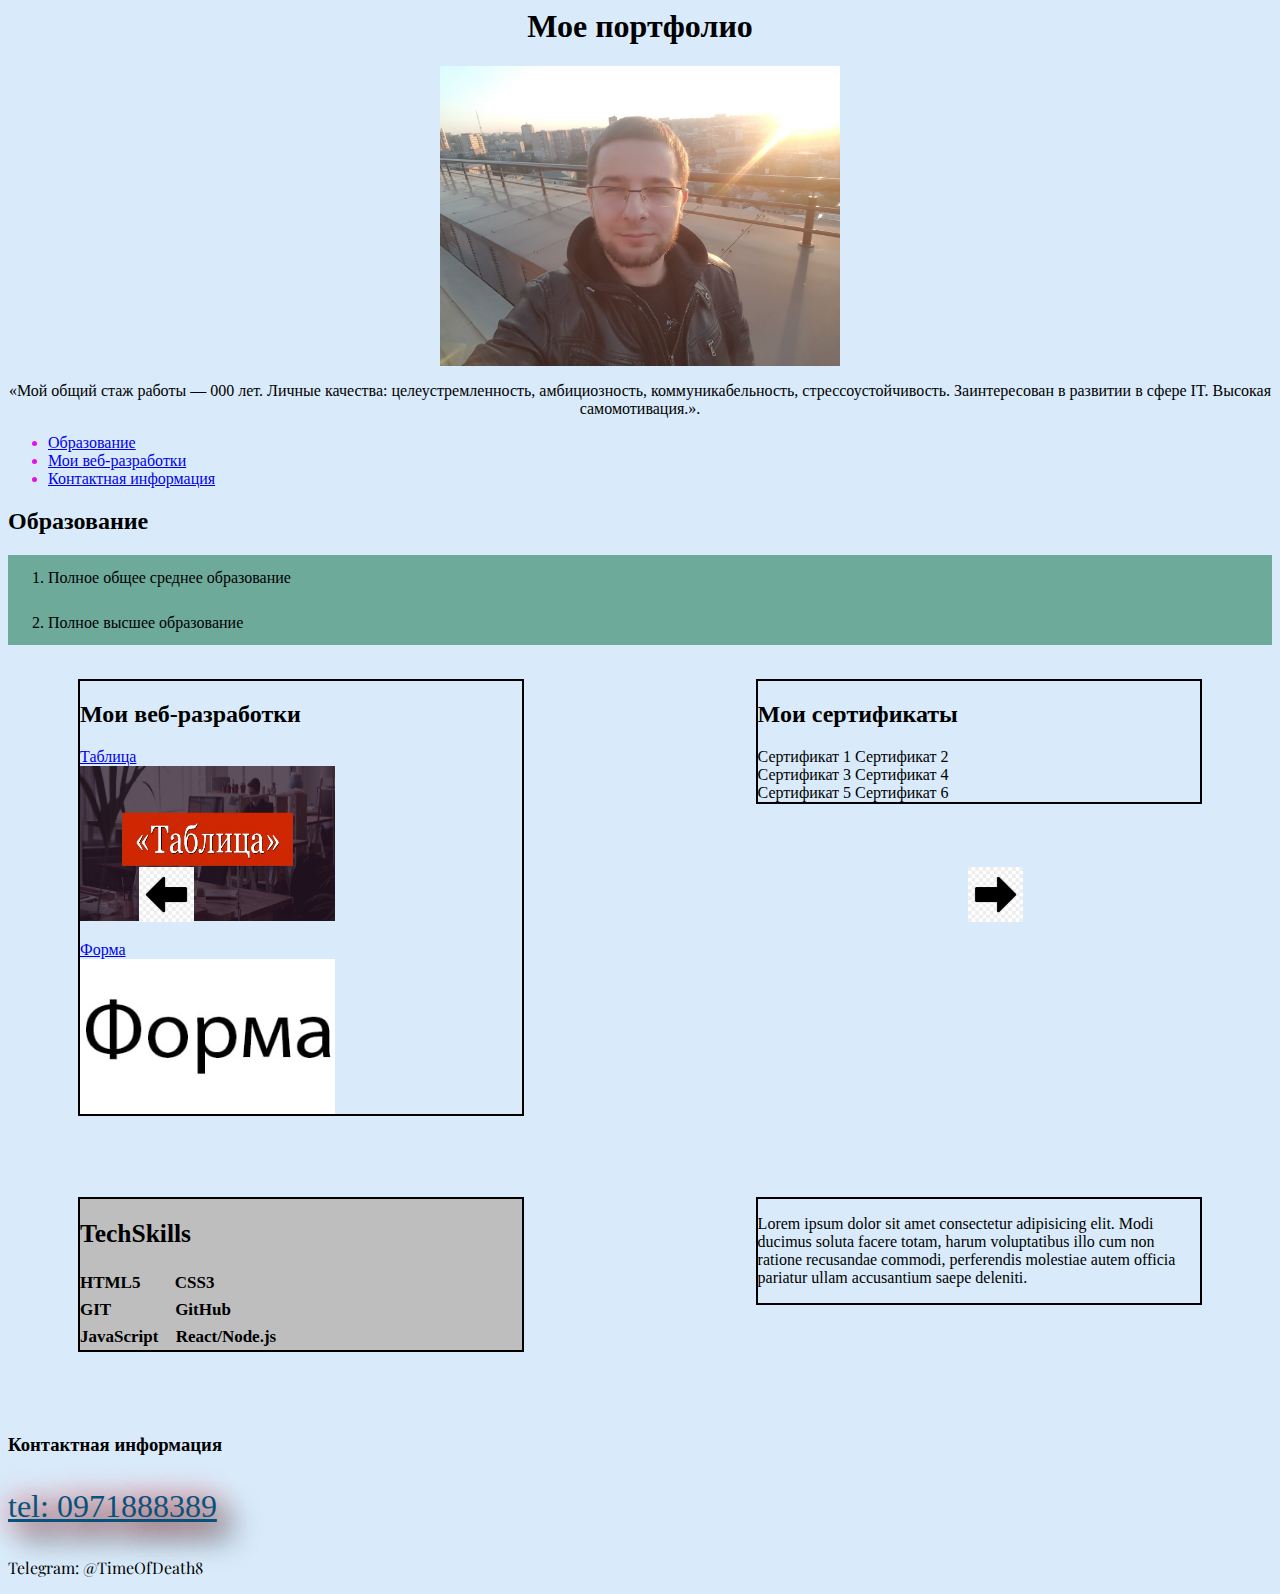
==== index.html @ 91d25e63 "index" ====
<html lang="en">
<head>
    <meta charset="UTF-8">
    <meta http-equiv="X-UA-Compatible" content="IE=edge">
    <meta name="viewport" content="width=device-width, initial-scale=1.0">
    <link href="style.css" rel="stylesheet">
    <title>Портфолио Липкин</title>
</head>

<body class="background">
    <header>
        <div class="photo">
            <h1>Мое портфолио</h1>
            <img width="400px" height="300px" src="./photo.jpg" alt="Моя фотография">
            <p>«Мой общий стаж работы — 000 лет. Личные качества: целеустремленность, 
            амбициозность, коммуникабельность, стрессоустойчивость. Заинтересован в развитии 
            в сфере IT. Высокая самомотивация.».</p>
        </div>
        <ul class="navigation">
            <li><a href="#Obrazovanie">Образование</a></li>
            <li><a href="#Web-razrobotki">Мои веб-разработки</a></li>
            <li><a href="#Contacts">Контактная информация</a></li>
        </ul>
    </header>
    <!-- Образование -->
    <section>
        <h2 id="Obrazovanie">Образование</h2>
        <ol class="study">
            <li>Полное общее среднее образование</li>
            <li>Полное высшее образование</li>
        </ol>
        <br>
    </section>
    <!-- Веб-разработки -->
    <section class="main-conteiner">
        <div class="Web-razrobotki">
            <h2 id="Web-razrobotki">Мои веб-разработки</h2>
                <div class="table">
                    <span><a href="./table.html" target="_blank">Таблица</a></span>
                    <span><a href="./table.html" target="_blank"><img src="./tablica.jpg" width="255px" height="155px" 
                    alt="Таблица"></a></span>
                </div>
                
                <div class="form">
                    <span class="textForm"><a href="./form.html" target="_blank">Форма</a></span>
                    <span><a href="./form.html" target="_blank"><img src="./Form.jpg" width="255px" height="155px" 
                    alt="Сайт форма"></a></span>
                </div>
        </div>
        <br>
        <div class="sertificates">
            <h2 id="sertificates">Мои сертификаты</h2>
                <div> 
                    <div>
                        <span>Сертификат 1</span>
                        <span>Сертификат 2</span>
                    </div>
                    <div>
                        <span>Сертификат 3</span>
                        <span>Сертификат 4</span>
                    </div>
                    <div>
                        <span>Сертификат 5</span>
                        <span>Сертификат 6</span>
                    </div>
                </div>
        </div>
        <img width="55px" height="55px" src="/left-arrow.jpg" class="leftarrow">
        <img width="55px" height="55px" src="/right-arrow.jpg" class="rightarrow">
    </section>
    <br>
    <section class="main-conteiner1">
        <div class="techSkills">
            <h2>TechSkills</h2> 
            <div class="techSkillsText"> 
                <div>
                    <span>HTML5</span>
                    <span class="tech1">CSS3</span>
                </div>
                <div>
                    <span>GIT</span>
                    <span class="tech2">GitHub</span>
                </div>
                <div>
                    <span>JavaScript</span>
                    <span class="tech3">React/Node.js</span>
                </div>
            </div>
        </div>
        <br>
        <div class="textAbout">
            <p>Lorem ipsum dolor sit amet consectetur adipisicing elit. 
            Modi ducimus soluta facere totam, harum voluptatibus illo cum
            non ratione recusandae commodi, perferendis molestiae autem officia
            pariatur ullam accusantium saepe deleniti.</p>
        </div>
    </section>
    <br>
    <!-- Связь -->
    <footer class="contacts">
        <h3 id="Contacts">Контактная информация</h3>
        <p class="phone">tel: 0971888389</p>
        <p class="telega">Telegram: @TimeOfDeath8</p>
    </footer>
</body>
</html>
---- style.css ----
@import url('https://fonts.googleapis.com/css2?family=Playfair+Display:ital@1&display=swap');

@font-face {
    font-family: myFirstFont;
    src: url("https://fonts.googleapis.com/css2?family=Gideon+Roman&display=swap");
    font-weight: bold;
}
/* цвет сайта */
.background {
    background-color: rgb(217, 235, 250);
}
/* мое фото */
.photo {
    text-align: center;
}
.navigation {
    color: rgb(232, 13, 240);
}
.main-conteiner {
    height: 500px;
}
/* образование */
.study {
    font-family: 'Gideon Roman', cursive;
    line-height: 45px;
    background-color: rgba(32, 121, 84, 0.575);
}
.Web-razrobotki {
    float: left;
    display: block;
    width: 35%;
    border: 2px solid black;
    margin-left: 70px;
}
.table {
    width: 255px;
    margin-bottom: 20px ;
}
.form {
    width: 255px;
} 
.sertificates {
    float: right;
    display: block;
    width: 35%;
    margin: -18px;
    margin-right: 70px;
    border: 2px solid black;
}
.leftarrow {
    position: relative;
    right: 385px;
    top: 170px;
}
.rightarrow {
    position: relative;
    left: 385px;
    top: 170px;
}
.main-conteiner1 {
    height: 200px;
}
/* навыки */
.techSkills {
    font-weight: bold;
    font-size: 17px;
    line-height: 27px;
    color: rgb(0, 0, 0);
    background-color: rgb(190, 190, 190);
    float: left;
    display: block;
    width: 35%;
    border: 2px solid black;
    margin-left: 70px;
}
.tech1 {
    padding-left: 30px;
}
.tech2 {
    padding-left: 60px;
}
.tech3 {
    padding-left: 13px;
}
.textAbout {
    float: right;
    display: block;
    width: 35%;
    margin: -18px;
    margin-right: 70px;
    border: 2px solid black;
}





/* телефон */
.phone {
text-shadow: 15px 15px 30px rgb(0, 0, 0), 0 0 1em red;
color: rgb(8, 83, 126); 
font-size: 2em; 
text-decoration: underline;
}
/* телеграм */
.telega {
    font-family: 'Playfair Display', serif;
}
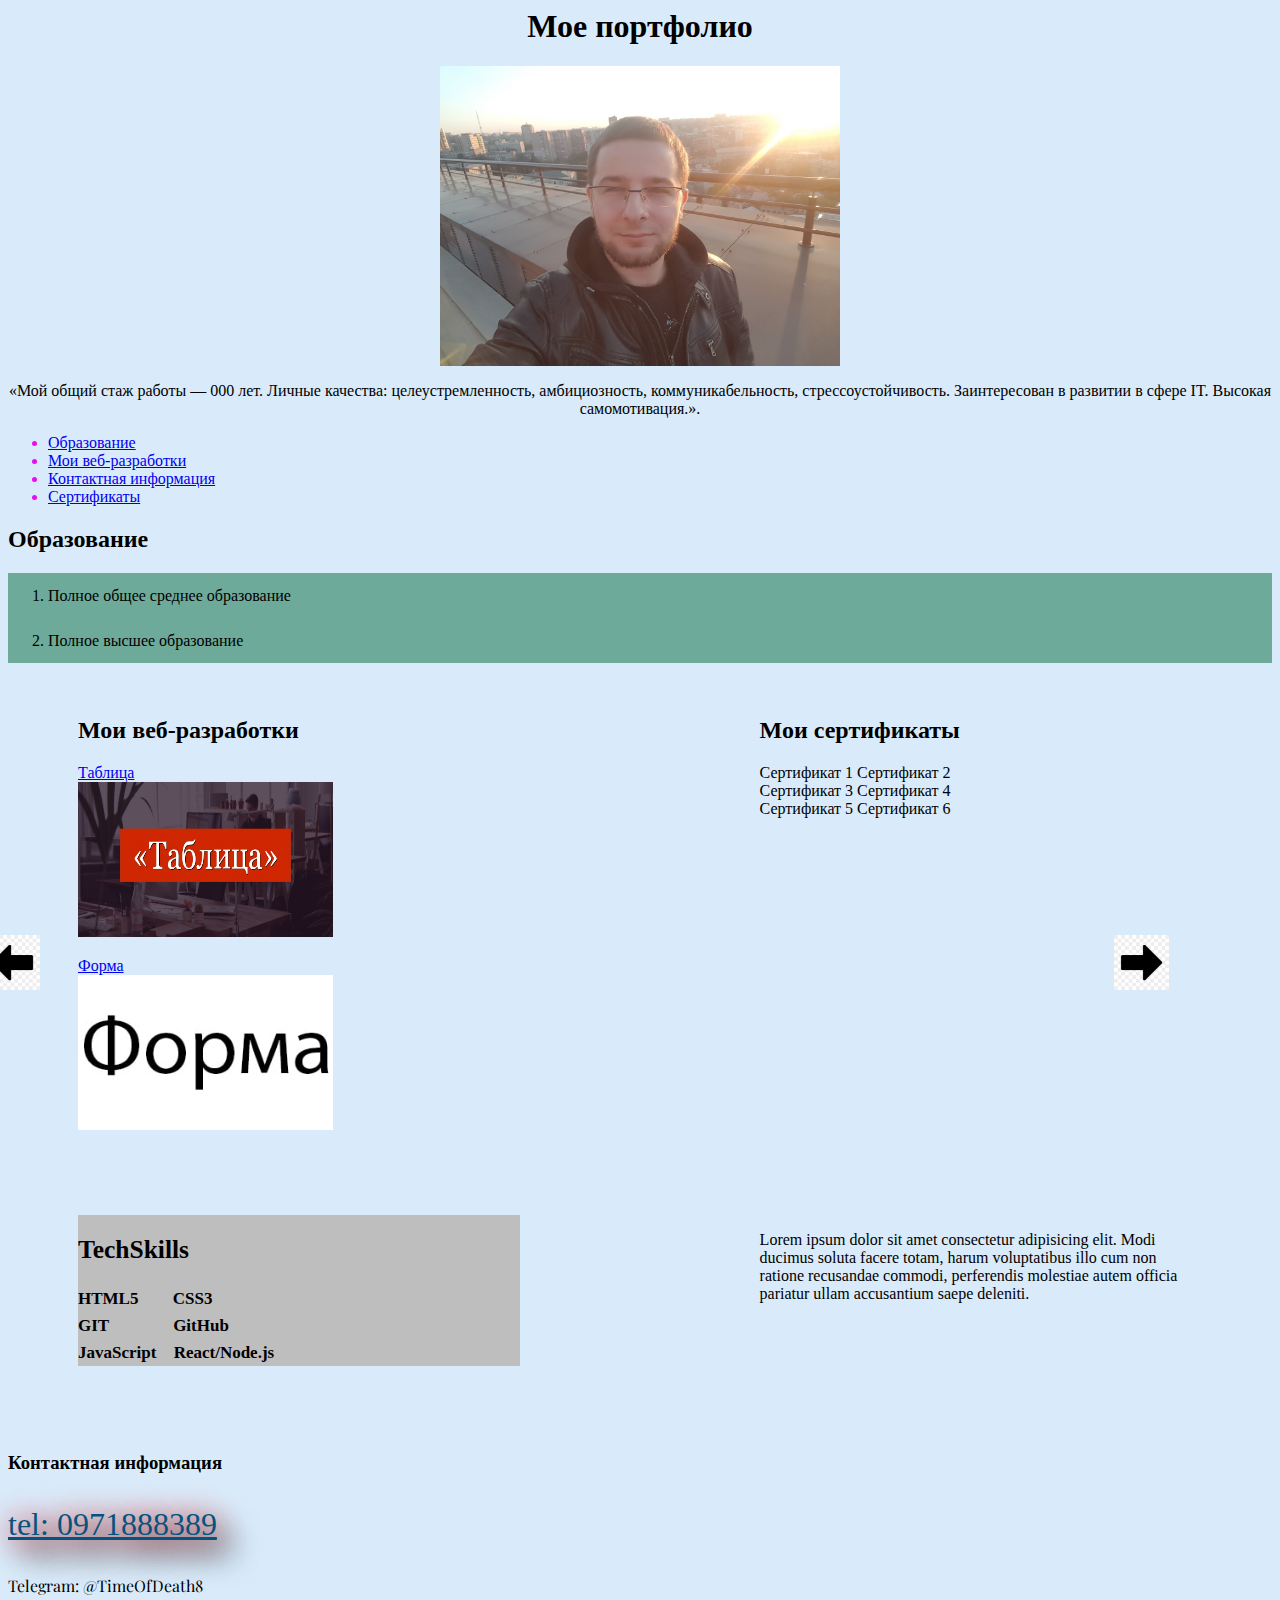
==== commit c7741eca: "#sertificat" ====
--- a/index.html
+++ b/index.html
@@ -20,6 +20,7 @@
             <li><a href="#Obrazovanie">Образование</a></li>
             <li><a href="#Web-razrobotki">Мои веб-разработки</a></li>
             <li><a href="#Contacts">Контактная информация</a></li>
+            <li><a href="#sertificates">Сертификаты</a></li>
         </ul>
     </header>
     <!-- Образование -->
--- a/style.css
+++ b/style.css
@@ -29,7 +29,6 @@
     float: left;
     display: block;
     width: 35%;
-    border: 2px solid black;
     margin-left: 70px;
 }
 .table {
@@ -45,17 +44,16 @@
     width: 35%;
     margin: -18px;
     margin-right: 70px;
-    border: 2px solid black;
 }
 .leftarrow {
     position: relative;
-    right: 385px;
-    top: 170px;
+    right: 535px;
+    top: 220px;
 }
 .rightarrow {
     position: relative;
-    left: 385px;
-    top: 170px;
+    left: 535px;
+    top: 220px;
 }
 .main-conteiner1 {
     height: 200px;
@@ -70,7 +68,6 @@
     float: left;
     display: block;
     width: 35%;
-    border: 2px solid black;
     margin-left: 70px;
 }
 .tech1 {
@@ -88,13 +85,7 @@
     width: 35%;
     margin: -18px;
     margin-right: 70px;
-    border: 2px solid black;
 }
-
-
-
-
-
 /* телефон */
 .phone {
 text-shadow: 15px 15px 30px rgb(0, 0, 0), 0 0 1em red;
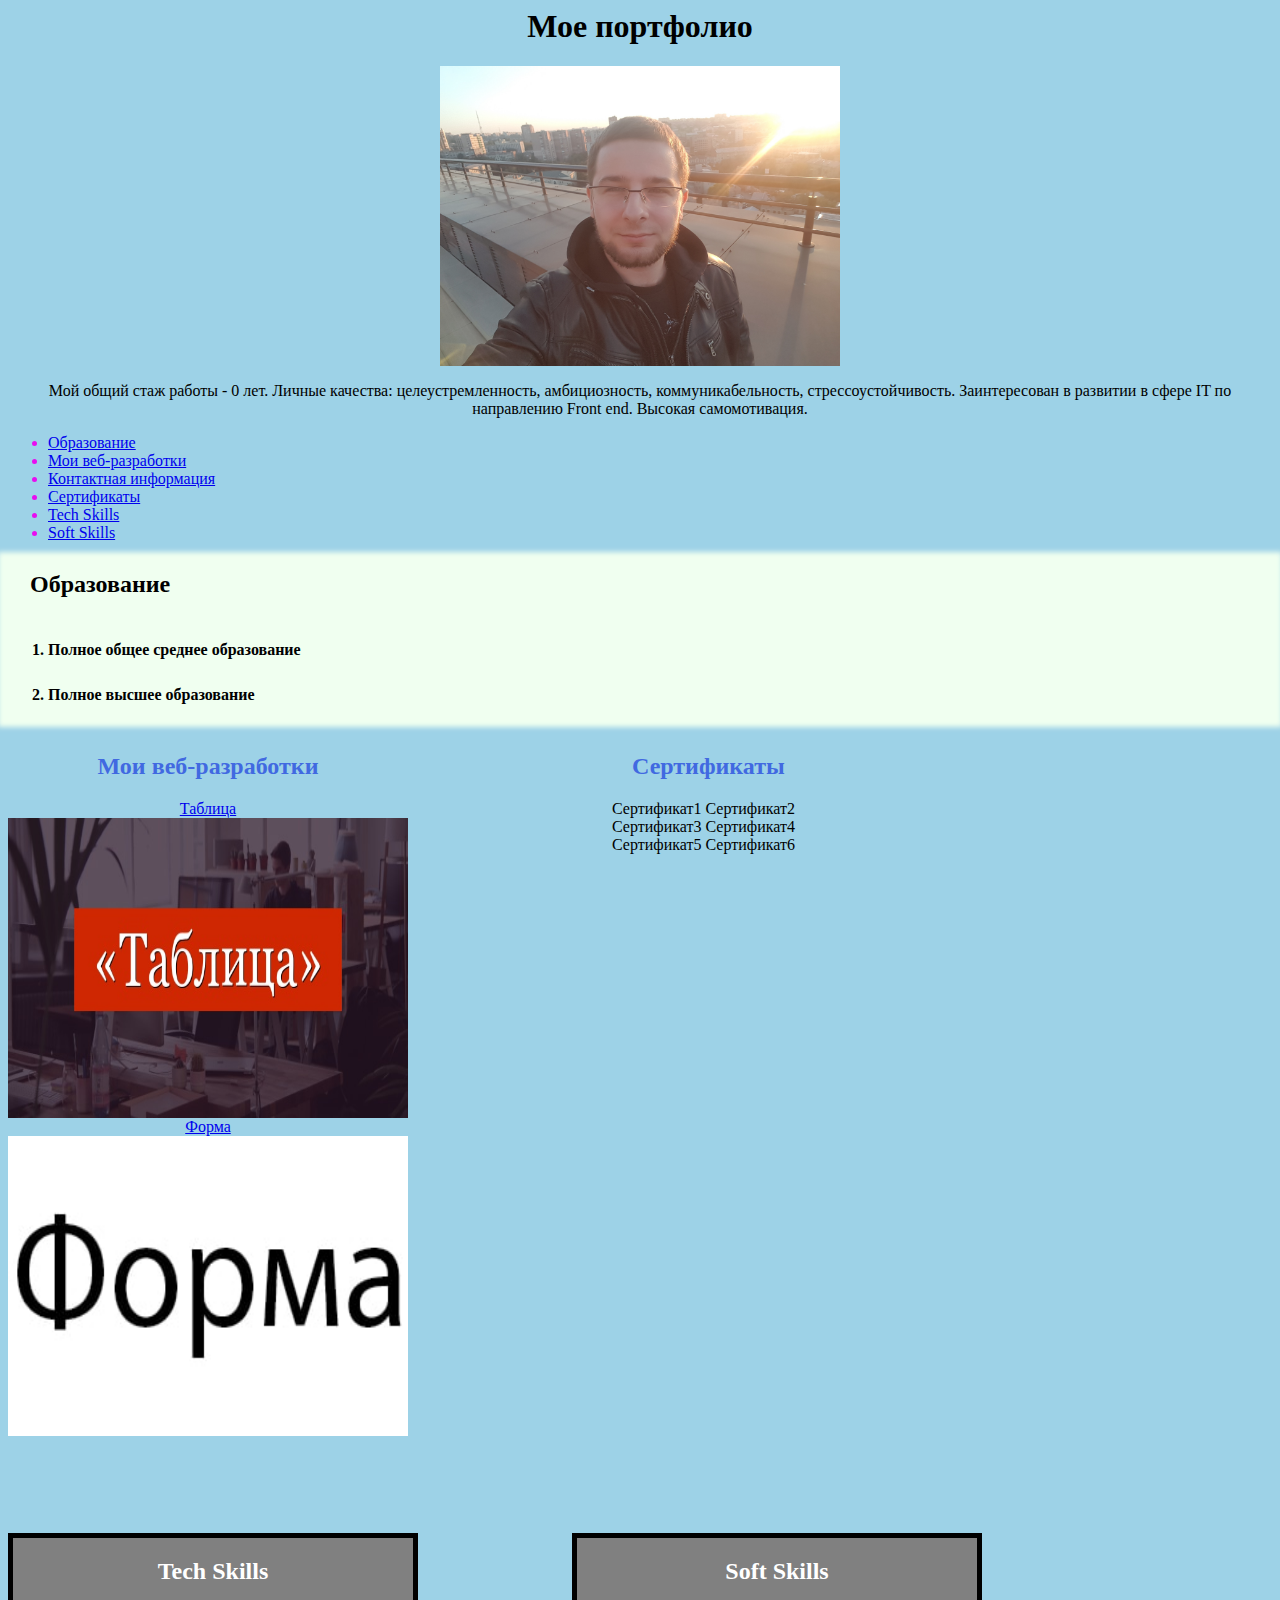
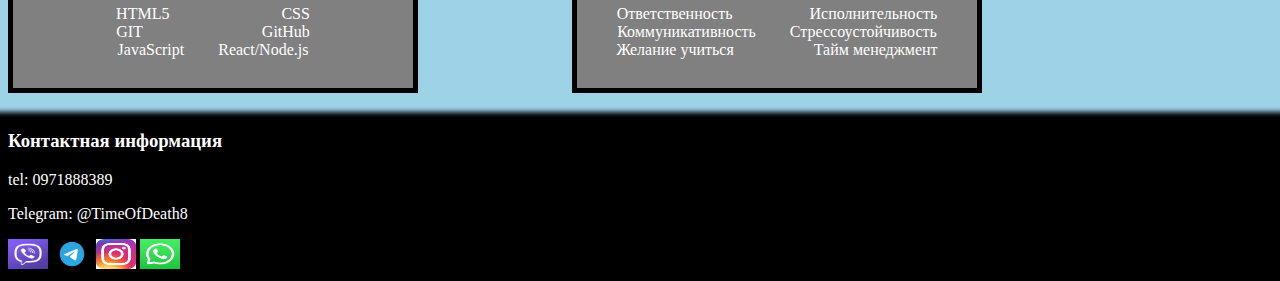
==== commit 84f58ad4: "newHW4" ====
--- a/index.html
+++ b/index.html
@@ -3,105 +3,118 @@
     <meta charset="UTF-8">
     <meta http-equiv="X-UA-Compatible" content="IE=edge">
     <meta name="viewport" content="width=device-width, initial-scale=1.0">
-    <link href="style.css" rel="stylesheet">
+    <link rel="stylesheet" href="style.css">
     <title>Портфолио Липкин</title>
 </head>
 
-<body class="background">
+<body class="body">
     <header>
-        <div class="photo">
+        <div class="profile">
             <h1>Мое портфолио</h1>
-            <img width="400px" height="300px" src="./photo.jpg" alt="Моя фотография">
-            <p>«Мой общий стаж работы — 000 лет. Личные качества: целеустремленность, 
-            амбициозность, коммуникабельность, стрессоустойчивость. Заинтересован в развитии 
-            в сфере IT. Высокая самомотивация.».</p>
+            <img width="400px" height="300px" src="photo.jpg" alt="Моя фотография">
+            <p>Мой общий стаж работы - 0 лет. Личные качества: целеустремленность, амбициозность, коммуникабельность, стрессоустойчивость. Заинтересован в развитии в сфере IT по направлению Front end. Высокая самомотивация.</p>
         </div>
         <ul class="navigation">
-            <li><a href="#Obrazovanie">Образование</a></li>
-            <li><a href="#Web-razrobotki">Мои веб-разработки</a></li>
-            <li><a href="#Contacts">Контактная информация</a></li>
+            <li><a href="#obrazovanie">Образование</a></li>
+            <li><a href="#web-razrobotki">Мои веб-разработки</a></li>
+            <li><a href="#contacts">Контактная информация</a></li>
             <li><a href="#sertificates">Сертификаты</a></li>
+            <li><a href="#techskills">Tech Skills</a></li>
+            <li><a href="#softskills">Soft Skills</a></li>
         </ul>
     </header>
     <!-- Образование -->
-    <section>
-        <h2 id="Obrazovanie">Образование</h2>
-        <ol class="study">
+    <section class="education">
+        <h2 id="obrazovanie">Образование</h2>
+        <ol>
             <li>Полное общее среднее образование</li>
             <li>Полное высшее образование</li>
         </ol>
-        <br>
     </section>
     <!-- Веб-разработки -->
-    <section class="main-conteiner">
-        <div class="Web-razrobotki">
-            <h2 id="Web-razrobotki">Мои веб-разработки</h2>
-                <div class="table">
-                    <span><a href="./table.html" target="_blank">Таблица</a></span>
-                    <span><a href="./table.html" target="_blank"><img src="./tablica.jpg" width="255px" height="155px" 
-                    alt="Таблица"></a></span>
-                </div>
-                
-                <div class="form">
-                    <span class="textForm"><a href="./form.html" target="_blank">Форма</a></span>
-                    <span><a href="./form.html" target="_blank"><img src="./Form.jpg" width="255px" height="155px" 
-                    alt="Сайт форма"></a></span>
-                </div>
+    <section>
+        <div class="web-razrobotki">
+            <h2 id="web-razrobotki">Мои веб-разработки</h2> 
+            <div class="table">
+                <span><a href="../Hillel/table.html" target="_blank">Таблица</a></span>
+                <span><a href="../Hillel/table.html" target="_blank"><img width="400px" height="300px" src="tablica.jpg" alt="Таблица"></a></span>
+            </div>
+            <div class="form">
+                <span><a href="../Hillel/form.html" target="_blank">Форма</a></span>  
+                <span><a href="../Hillel/form.html" target="_blank"><img width="400px" height="300px" src="Form.jpg" alt="Сайт форма"></a></span>
+            </div>
         </div>
-        <br>
+        <!-- сертификаты -->
         <div class="sertificates">
-            <h2 id="sertificates">Мои сертификаты</h2>
-                <div> 
-                    <div>
-                        <span>Сертификат 1</span>
-                        <span>Сертификат 2</span>
-                    </div>
-                    <div>
-                        <span>Сертификат 3</span>
-                        <span>Сертификат 4</span>
-                    </div>
-                    <div>
-                        <span>Сертификат 5</span>
-                        <span>Сертификат 6</span>
-                    </div>
-                </div>
-        </div>
-        <img width="55px" height="55px" src="/left-arrow.jpg" class="leftarrow">
-        <img width="55px" height="55px" src="/right-arrow.jpg" class="rightarrow">
-    </section>
-    <br>
-    <section class="main-conteiner1">
-        <div class="techSkills">
-            <h2>TechSkills</h2> 
-            <div class="techSkillsText"> 
+            <h2 id="sertificates">Сертификаты</h2>
+            <div>
                 <div>
-                    <span>HTML5</span>
-                    <span class="tech1">CSS3</span>
+                    <span>Сертификат1</span>
+                    <span>Сертификат2</span>
                 </div>
                 <div>
-                    <span>GIT</span>
-                    <span class="tech2">GitHub</span>
+                    <span>Сертификат3</span>
+                    <span>Сертификат4</span>
                 </div>
                 <div>
-                    <span>JavaScript</span>
-                    <span class="tech3">React/Node.js</span>
+                    <span>Сертификат5</span>
+                    <span>Сертификат6</span>
                 </div>
             </div>
         </div>
-        <br>
-        <div class="textAbout">
-            <p>Lorem ipsum dolor sit amet consectetur adipisicing elit. 
-            Modi ducimus soluta facere totam, harum voluptatibus illo cum
-            non ratione recusandae commodi, perferendis molestiae autem officia
-            pariatur ullam accusantium saepe deleniti.</p>
+    </section>
+
+    <section>
+    <!-- tech skills -->
+    <div class="techskills">
+        <h2 id="techskills">Tech Skills</h2> 
+        <div>
+            <div>
+                <span class="tech1">HTML5</span>
+                <span class="tech2">CSS</span>
+            </div>
+            <div>
+                <span class="tech3">GIT</span>
+                <span class="tech4">GitHub</span>
+            </div>
+            <div>
+                <span class="tech5">JavaScript</span>
+                <span class="tech6">React/Node.js</span>
+            </div>
         </div>
-    </section>
-    <br>
+    </div>
+    <!-- soft skills -->
+    <div class="softskills">
+        <h2 id="softskills">Soft Skills</h2>
+        <div>
+            <div>
+                <span class="soft1">Ответственность</span>
+                <span class="soft2">Исполнительность</span>
+            </div>
+            <div>
+                <span class="soft3">Коммуникативность</span>
+                <span class="soft4">Стрессоустойчивость</span>
+            </div>
+            <div>
+                <span class="soft5">Желание учиться</span>
+                <span class="soft6">Тайм менеджмент</span>
+            </div>
+        </div>
+    </div>
+</section>
+<br>
     <!-- Связь -->
-    <footer class="contacts">
-        <h3 id="Contacts">Контактная информация</h3>
-        <p class="phone">tel: 0971888389</p>
-        <p class="telega">Telegram: @TimeOfDeath8</p>
+<section class="contacts">
+    <footer>
+        <h3 id="contacts">Контактная информация</h3>
+        <p>tel: 0971888389</p>
+        <p>Telegram: @TimeOfDeath8</p>
+        <img width="40px" height="30px" src="./viber.webp" alt="viber">
+        <img width="40px" height="30px" src="./telegraam.svg" alt="viber">
+        <img width="40px" height="30px" src="./insta.png" alt="viber">
+        <img width="40px" height="30px" src="./whatsup.png" alt="viber">
+        
     </footer>
+</section>   
 </body>
 </html>--- a/style.css
+++ b/style.css
@@ -1,99 +1,98 @@
 @import url('https://fonts.googleapis.com/css2?family=Playfair+Display:ital@1&display=swap');
 
-@font-face {
-    font-family: myFirstFont;
-    src: url("https://fonts.googleapis.com/css2?family=Gideon+Roman&display=swap");
-    font-weight: bold;
+.body {
+    background-color: rgb(157, 210, 231);
 }
-/* цвет сайта */
-.background {
-    background-color: rgb(217, 235, 250);
-}
-/* мое фото */
-.photo {
+.profile {
     text-align: center;
 }
 .navigation {
     color: rgb(232, 13, 240);
 }
-.main-conteiner {
-    height: 500px;
+#obrazovanie {
+    margin-left: 22px;
 }
-/* образование */
-.study {
-    font-family: 'Gideon Roman', cursive;
+.education {
+    font-family: myFirstFont;
+    src: url("https://fonts.googleapis.com/css2?family=Gideon+Roman&display=swap");       font-weight: bold;
     line-height: 45px;
-    background-color: rgba(32, 121, 84, 0.575);
+    background-color: honeydew;
+    box-shadow: 0px 0px 5px 10px honeydew;
 }
-.Web-razrobotki {
-    float: left;
-    display: block;
-    width: 35%;
-    margin-left: 70px;
+#web-razrobotki {
+    color: royalblue;
 }
-.table {
-    width: 255px;
-    margin-bottom: 20px ;
+.web-razrobotki {
+    display: inline-block;
+    vertical-align: top;
+    height: 800px;
+    width: 400px;
+    text-align: center;
 }
-.form {
-    width: 255px;
-} 
+#sertificates {
+    padding-left: 20px;
+    color: royalblue;
+}
 .sertificates {
-    float: right;
-    display: block;
-    width: 35%;
-    margin: -18px;
-    margin-right: 70px;
+    display: inline-block;
+    vertical-align: top;
+    height: 200px;
+    width: 200px;
+    margin-left: 200px;
 }
-.leftarrow {
-    position: relative;
-    right: 535px;
-    top: 220px;
-}
-.rightarrow {
-    position: relative;
-    left: 535px;
-    top: 220px;
-}
-.main-conteiner1 {
-    height: 200px;
-}
-/* навыки */
-.techSkills {
-    font-weight: bold;
-    font-size: 17px;
-    line-height: 27px;
-    color: rgb(0, 0, 0);
-    background-color: rgb(190, 190, 190);
-    float: left;
-    display: block;
-    width: 35%;
-    margin-left: 70px;
+.techskills {
+    display: inline-block;
+    vertical-align: top;
+    height: 150px;
+    width: 400px;
+    border: 5px solid black;
+    background-color: grey;
+    color: white;
+    text-align: center;
 }
 .tech1 {
+    padding-right: 83px;
+}
+.tech2 {
+    padding-left: 25px;
+}
+.tech3 {
+    padding-right: 45px;
+}
+.tech4 {
+    padding-left: 70px;
+}
+.tech6 {
     padding-left: 30px;
 }
-.tech2 {
-    padding-left: 60px;
+.softskills {
+    display: inline-block;
+    vertical-align: top;
+    height: 150px;
+    width: 400px;
+    border: 5px solid black;
+    margin-left: 150px;
+    background-color: grey;
+    color: white;
+    text-align: center;
 }
-.tech3 {
-    padding-left: 13px;
+.soft1 {
+    padding-right: 20px;
 }
-.textAbout {
-    float: right;
-    display: block;
-    width: 35%;
-    margin: -18px;
-    margin-right: 70px;
+.soft2 {
+padding-left: 53px;
 }
-/* телефон */
-.phone {
-text-shadow: 15px 15px 30px rgb(0, 0, 0), 0 0 1em red;
-color: rgb(8, 83, 126); 
-font-size: 2em; 
-text-decoration: underline;
+.soft4 {
+padding-left: 30px;
 }
-/* телеграм */
-.telega {
-    font-family: 'Playfair Display', serif;
+.soft5 {
+    padding-right: 25px;
+}
+.soft6 {
+padding-left: 51px;
+}
+.contacts {
+    background-color: rgb(0, 0, 0);
+    color: rgb(255, 255, 255);
+    box-shadow: 0px 0px 5px 18px black;
 }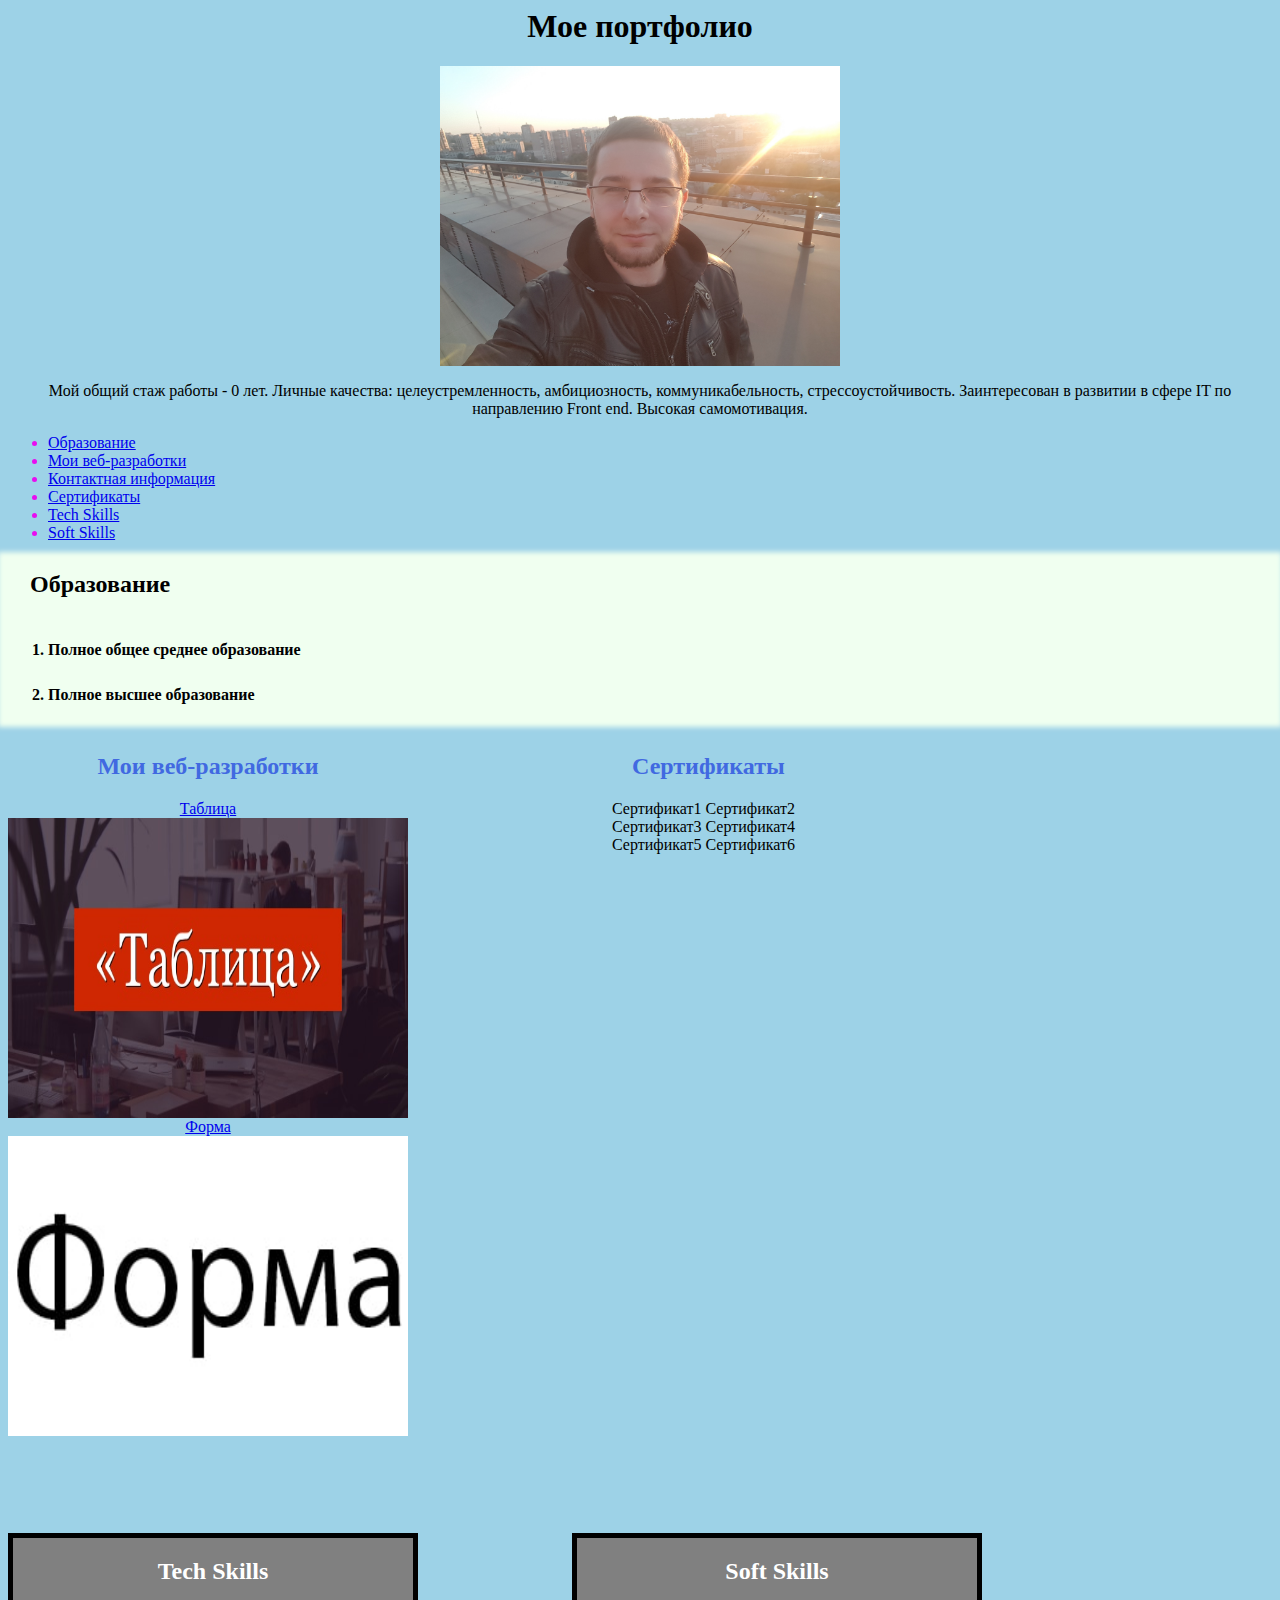
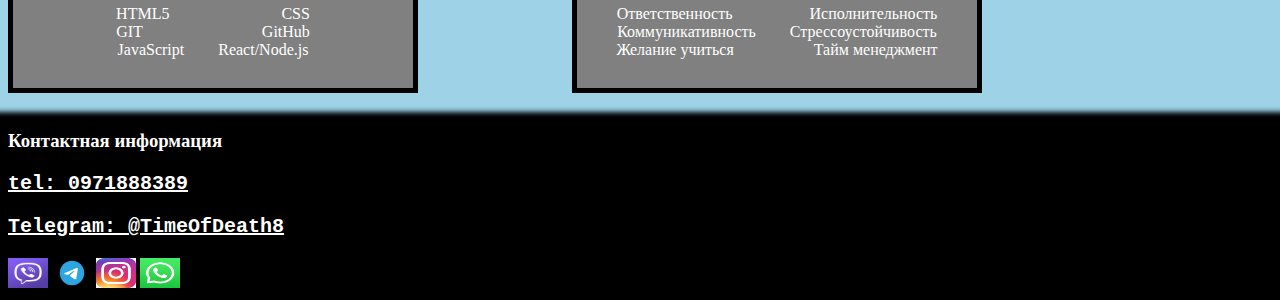
==== commit 37e6bf6e: "Add files via upload" ====
--- a/index.html
+++ b/index.html
@@ -107,8 +107,8 @@
 <section class="contacts">
     <footer>
         <h3 id="contacts">Контактная информация</h3>
-        <p>tel: 0971888389</p>
-        <p>Telegram: @TimeOfDeath8</p>
+        <p class="contact-text">tel: 0971888389</p>
+        <p class="contact-text">Telegram: @TimeOfDeath8</p>
         <img width="40px" height="30px" src="./viber.webp" alt="viber">
         <img width="40px" height="30px" src="./telegraam.svg" alt="viber">
         <img width="40px" height="30px" src="./insta.png" alt="viber">
--- a/style.css
+++ b/style.css
@@ -80,19 +80,25 @@
     padding-right: 20px;
 }
 .soft2 {
-padding-left: 53px;
+    padding-left: 53px;
 }
 .soft4 {
-padding-left: 30px;
+    padding-left: 30px;
 }
 .soft5 {
     padding-right: 25px;
 }
 .soft6 {
-padding-left: 51px;
+    padding-left: 51px;
 }
 .contacts {
     background-color: rgb(0, 0, 0);
     color: rgb(255, 255, 255);
     box-shadow: 0px 0px 5px 18px black;
+}
+.contact-text {
+    font-family: 'Courier New', Courier, monospace;
+    font-weight: bold;
+    font-size: 20px;
+    text-decoration: underline;
 }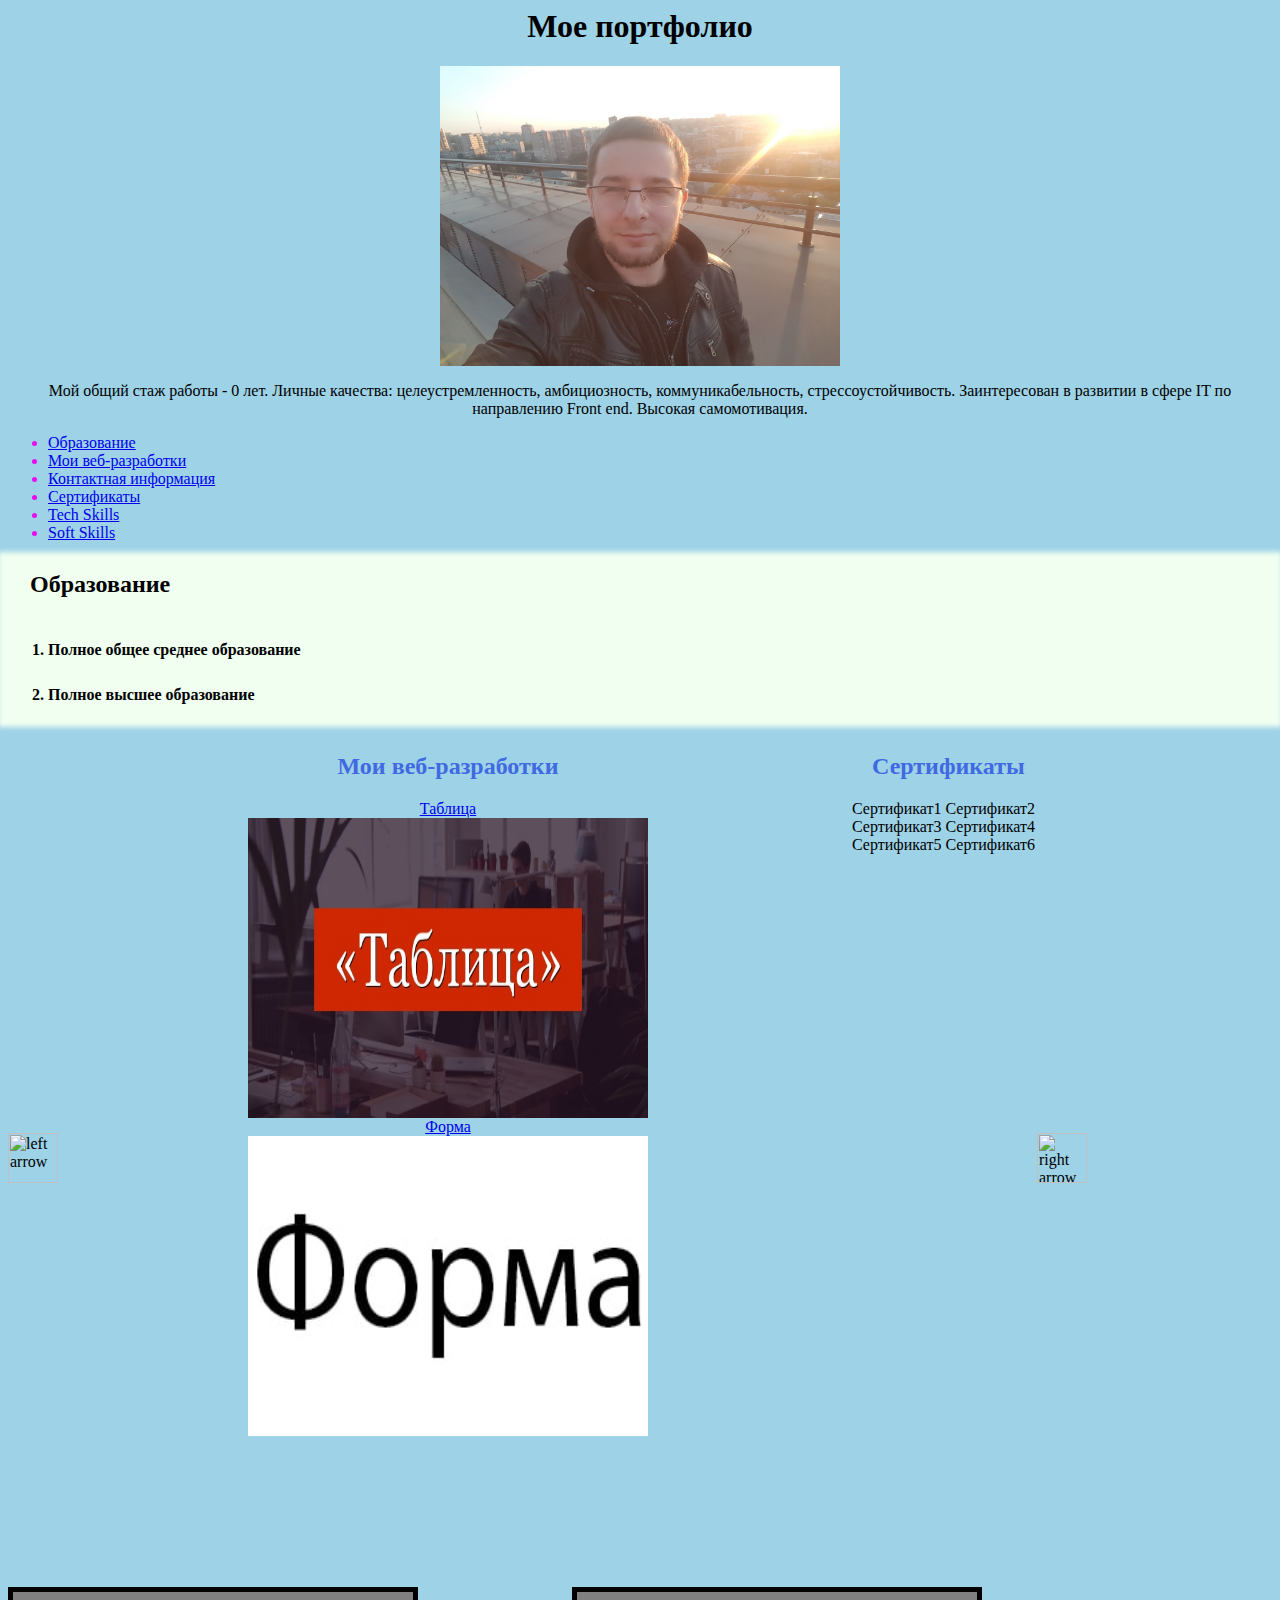
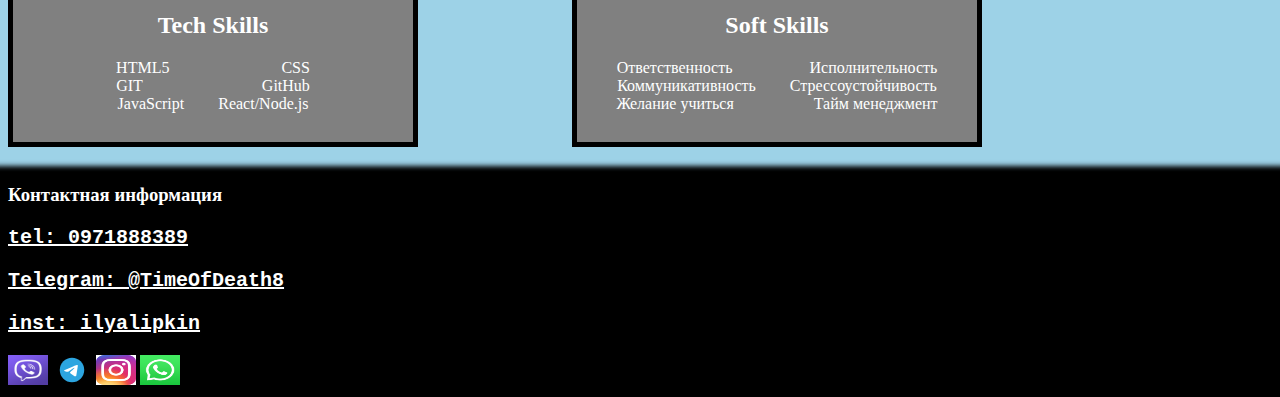
==== commit b2e8c458: "Add files via upload" ====
--- a/index.html
+++ b/index.html
@@ -33,37 +33,40 @@
     </section>
     <!-- Веб-разработки -->
     <section>
-        <div class="web-razrobotki">
-            <h2 id="web-razrobotki">Мои веб-разработки</h2> 
-            <div class="table">
-                <span><a href="../Hillel/table.html" target="_blank">Таблица</a></span>
-                <span><a href="../Hillel/table.html" target="_blank"><img width="400px" height="300px" src="tablica.jpg" alt="Таблица"></a></span>
-            </div>
-            <div class="form">
-                <span><a href="../Hillel/form.html" target="_blank">Форма</a></span>  
-                <span><a href="../Hillel/form.html" target="_blank"><img width="400px" height="300px" src="Form.jpg" alt="Сайт форма"></a></span>
-            </div>
-        </div>
-        <!-- сертификаты -->
-        <div class="sertificates">
-            <h2 id="sertificates">Сертификаты</h2>
-            <div>
-                <div>
-                    <span>Сертификат1</span>
-                    <span>Сертификат2</span>
+        <div class="main_content">
+            <div class="web-razrobotki">
+                <h2 id="web-razrobotki">Мои веб-разработки</h2> 
+                <div class="table">
+                    <span><a href="../Hillel/table.html" target="_blank">Таблица</a></span>
+                    <span><a href="../Hillel/table.html" target="_blank"><img width="400px" height="300px" src="tablica.jpg" alt="Таблица"></a></span>
                 </div>
-                <div>
-                    <span>Сертификат3</span>
-                    <span>Сертификат4</span>
-                </div>
-                <div>
-                    <span>Сертификат5</span>
-                    <span>Сертификат6</span>
+                <div class="form">
+                    <span><a href="../Hillel/form.html" target="_blank">Форма</a></span>  
+                    <span><a href="../Hillel/form.html" target="_blank"><img width="400px" height="300px" src="Form.jpg" alt="Сайт форма"></a></span>
                 </div>
             </div>
-        </div>
+            <!-- сертификаты -->
+            <div class="sertificates">
+                <h2 id="sertificates">Сертификаты</h2>
+                <div>
+                    <div>
+                        <span>Сертификат1</span>
+                        <span>Сертификат2</span>
+                    </div>
+                    <div>
+                        <span>Сертификат3</span>
+                        <span>Сертификат4</span>
+                    </div>
+                    <div>
+                        <span>Сертификат5</span>
+                        <span>Сертификат6</span>
+                    </div>
+                </div>
+            </div>
+        </div>   
     </section>
-
+    <img width="50px" height="50px" src="../HillelHW/arrowleft.png" class="leftarrow" alt="left arrow">
+    <img width="50px" height="50px" src="../HillelHW/arrowright.png" class="rightarrow" alt="right arrow">
     <section>
     <!-- tech skills -->
     <div class="techskills">
@@ -109,11 +112,11 @@
         <h3 id="contacts">Контактная информация</h3>
         <p class="contact-text">tel: 0971888389</p>
         <p class="contact-text">Telegram: @TimeOfDeath8</p>
+        <p class="contact-text">inst: ilyalipkin</p>
         <img width="40px" height="30px" src="./viber.webp" alt="viber">
         <img width="40px" height="30px" src="./telegraam.svg" alt="viber">
         <img width="40px" height="30px" src="./insta.png" alt="viber">
         <img width="40px" height="30px" src="./whatsup.png" alt="viber">
-        
     </footer>
 </section>   
 </body>
--- a/style.css
+++ b/style.css
@@ -9,15 +9,18 @@
 .navigation {
     color: rgb(232, 13, 240);
 }
-#obrazovanie {
-    margin-left: 22px;
-}
 .education {
     font-family: myFirstFont;
     src: url("https://fonts.googleapis.com/css2?family=Gideon+Roman&display=swap");       font-weight: bold;
     line-height: 45px;
     background-color: honeydew;
     box-shadow: 0px 0px 5px 10px honeydew;
+}
+#obrazovanie {
+    margin-left: 22px;
+}
+.main_content {
+margin-left: 240px;
 }
 #web-razrobotki {
     color: royalblue;
@@ -39,6 +42,15 @@
     height: 200px;
     width: 200px;
     margin-left: 200px;
+}
+.leftarrow {
+    position: relative;
+    bottom: 400px;
+}
+.rightarrow {
+    position: relative;
+    left: 975px;
+    bottom: 400px;
 }
 .techskills {
     display: inline-block;
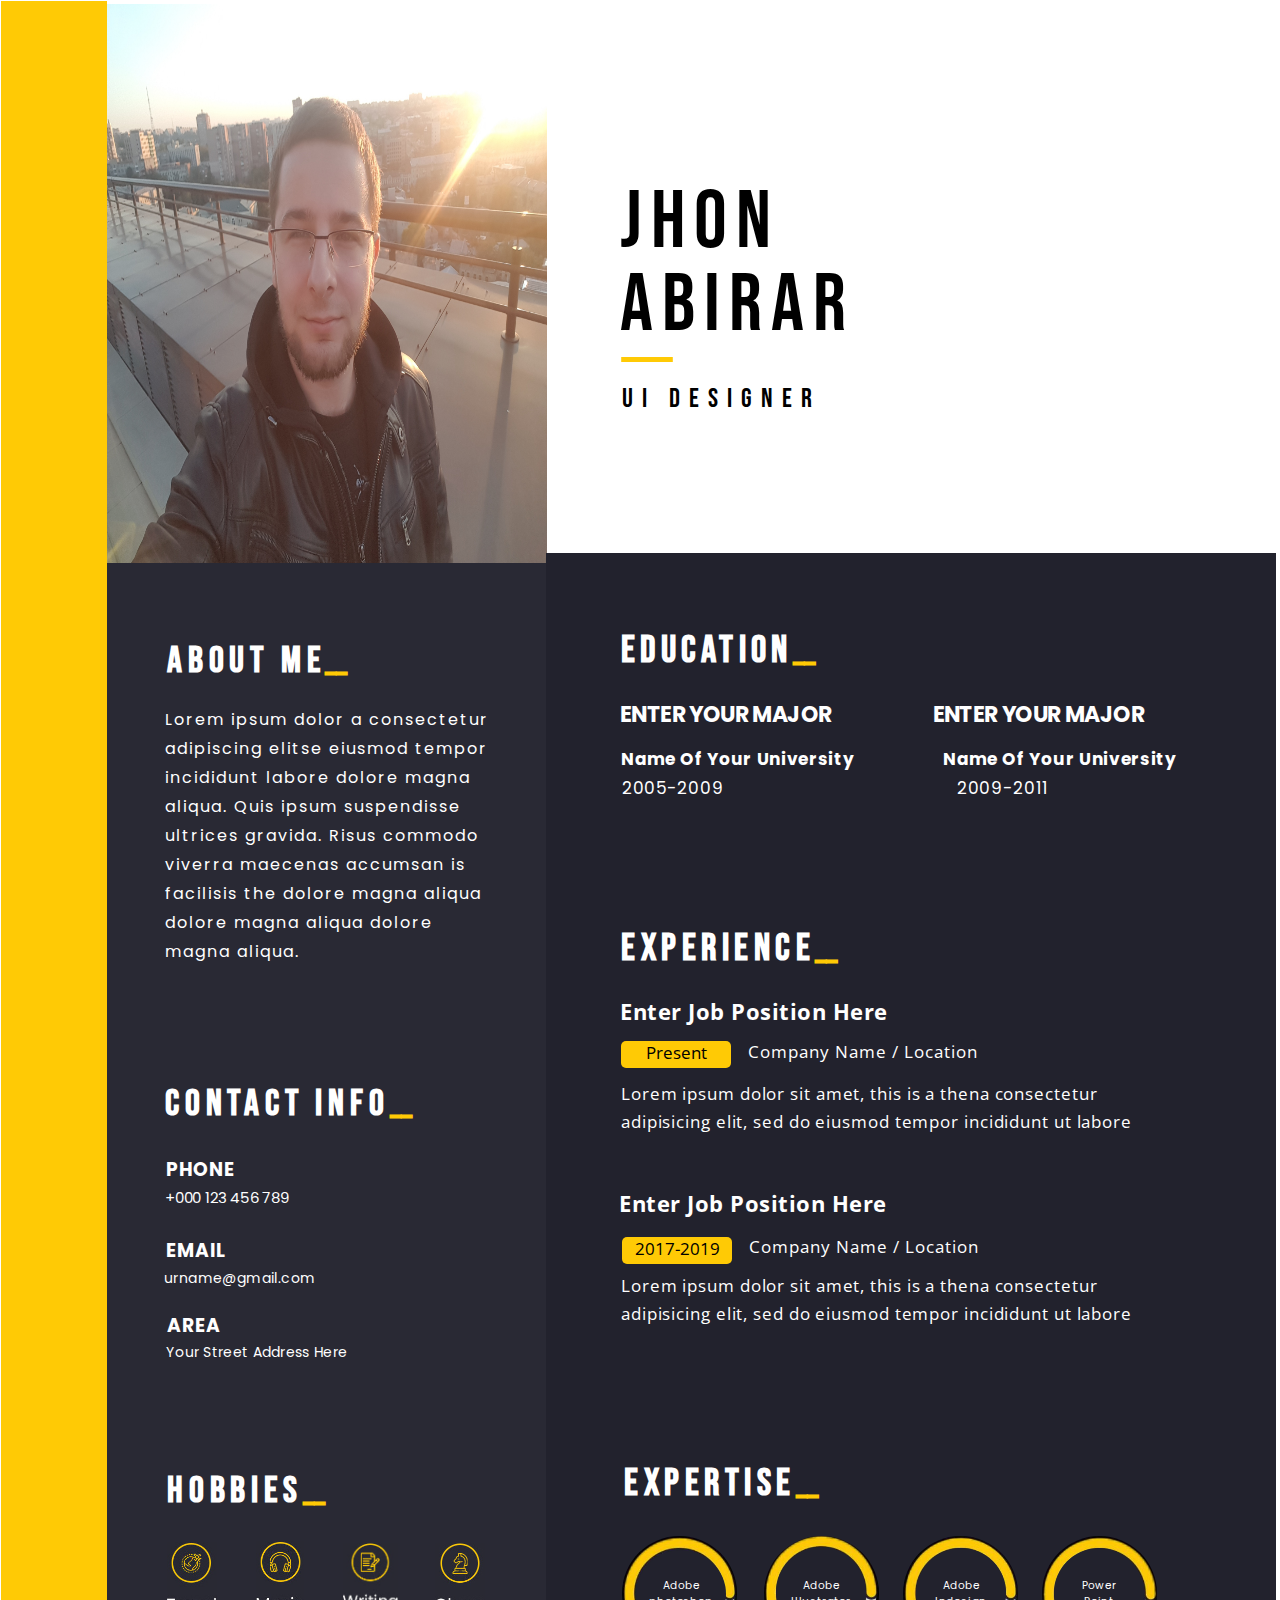
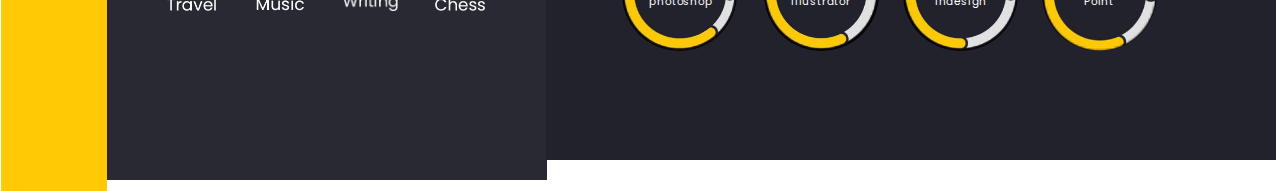
==== commit 217cf0fd: "Add files via upload" ====
--- a/index.html
+++ b/index.html
@@ -4,120 +4,93 @@
     <meta http-equiv="X-UA-Compatible" content="IE=edge">
     <meta name="viewport" content="width=device-width, initial-scale=1.0">
     <link rel="stylesheet" href="style.css">
-    <title>Портфолио Липкин</title>
+    <link href="https://fonts.googleapis.com/css2?family=Bebas+Neue&display=swap" rel="stylesheet" type="text/css">
+    <link href="https://fonts.googleapis.com/css2?family=Poppins:wght@300&display=swap" rel="stylesheet" type="text/css">
+    <link href="https://fonts.googleapis.com/css2?family=Poppins:wght@600&display=swap" rel="stylesheet" type="text/css">
+    <link href="https://fonts.googleapis.com/css2?family=Poppins&display=swap" rel="stylesheet" type="text/css">
+    <link href="https://fonts.googleapis.com/css2?family=Open+Sans:wght@600&display=swap" rel="stylesheet" type="text/css">
+    <title>Document</title>
 </head>
-
-<body class="body">
-    <header>
-        <div class="profile">
-            <h1>Мое портфолио</h1>
-            <img width="400px" height="300px" src="photo.jpg" alt="Моя фотография">
-            <p>Мой общий стаж работы - 0 лет. Личные качества: целеустремленность, амбициозность, коммуникабельность, стрессоустойчивость. Заинтересован в развитии в сфере IT по направлению Front end. Высокая самомотивация.</p>
+<body class="content">
+    <aside>
+        <span class="yellow_line"></span>
+    </aside>
+    <section class="photo">
+        <div>
+            <div class="name_surname">
+                <img width="440px" height="560px" src="photo.jpg" alt="photo">
+                <span class="name">JHON <br> ABIRAR</span>
+            </div>
+            <div class="profession_box">
+                <span class="minus">&#x5f;</span> <br>
+                <span class="profession">UI DESIGNER</span>
+            </div>
         </div>
-        <ul class="navigation">
-            <li><a href="#obrazovanie">Образование</a></li>
-            <li><a href="#web-razrobotki">Мои веб-разработки</a></li>
-            <li><a href="#contacts">Контактная информация</a></li>
-            <li><a href="#sertificates">Сертификаты</a></li>
-            <li><a href="#techskills">Tech Skills</a></li>
-            <li><a href="#softskills">Soft Skills</a></li>
-        </ul>
-    </header>
-    <!-- Образование -->
-    <section class="education">
-        <h2 id="obrazovanie">Образование</h2>
-        <ol>
-            <li>Полное общее среднее образование</li>
-            <li>Полное высшее образование</li>
-        </ol>
-    </section>
-    <!-- Веб-разработки -->
-    <section>
-        <div class="main_content">
-            <div class="web-razrobotki">
-                <h2 id="web-razrobotki">Мои веб-разработки</h2> 
-                <div class="table">
-                    <span><a href="../Hillel/table.html" target="_blank">Таблица</a></span>
-                    <span><a href="../Hillel/table.html" target="_blank"><img width="400px" height="300px" src="tablica.jpg" alt="Таблица"></a></span>
-                </div>
-                <div class="form">
-                    <span><a href="../Hillel/form.html" target="_blank">Форма</a></span>  
-                    <span><a href="../Hillel/form.html" target="_blank"><img width="400px" height="300px" src="Form.jpg" alt="Сайт форма"></a></span>
+        <div class="my_info">
+            <div>
+                <h1 class="item_name">ABOUT ME<span class="line">&#95;&#95;</span></h1>
+                <p class="text_lorem">Lorem ipsum dolor a consectetur <br>
+                adipiscing elitse eiusmod tempor <br>
+                incididunt labore dolore magna <br>
+                aliqua. Quis ipsum suspendisse <br>
+                ultrices gravida. Risus commodo <br>
+                viverra maecenas accumsan is <br>
+                facilisis the dolore magna aliqua <br>
+                dolore magna aliqua dolore <br>
+                magna aliqua.</з>
+            </div>
+            <div>
+                <h1 class="item_name1">CONTACT INFO<span class="line">&#95;&#95;</span></h1>
+                <h3 class="link_area1">PHONE</h3>
+                <p class="link_text1">+000 123 456 789</p>
+                <h3 class="link_area2">EMAIL</h3>
+                <p class="link_text2">urname@gmail.com</p>
+                <h3 class="link_area3">AREA</h3>
+                <p class="link_text3">Your Street Address Here</p>
+            </div>
+            <div>
+                <h1 class="item_name2">HOBBIES<span class="line">&#95;&#95;</span></h1>
+                <img class="hobby1" width="50px" src="406_resume (1) (1).jpg" alt="travel">
+                <img class="hobby2" width="48px" src="406_resume (1) (2).jpg" alt="music">
+                <img class="hobby3" width="55px" src="406_resume (1) (3).jpg" alt="writing">
+                <img class="hobby4" width="50px" src="406_resume (1) (4).jpg" alt="chess">
+            </div>
+        </div>
+        <div class="content_box">
+            <div>
+                <h1 class="item_name3">EDUCATION<span class="line">&#95;&#95;</span></h1>
+                <h3 class="link_area4">ENTER YOUR MAJOR                       ENTER YOUR MAJOR</h3>
+                <h3 class="link_area5">Name Of Your University                   Name Of Your University</h3>
+                <p class="link_text4">2005-2009                                         2009-2011</p>
+            </div>
+            <div>
+                <h1 class="item_name4">EXPERIENCE<span class="line">&#95;&#95;</span></h1>  
+                <h3 class="link_area6">Enter Job Position Here</h3><br>
+                <div id="rectangle">Present</div>
+                <span class="link_area7">Company Name / Location</span>
+                <p class="link_text5">Lorem ipsum dolor sit amet, this is a thena consectetur <br>
+                adipisicing elit, sed do eiusmod tempor incididunt ut labore</p>
+                <h3 class="link_area8">Enter Job Position Here</h3>
+                <div id="rectangle1">2017-2019</div>
+                
+                <span class="link_area9">Company Name / Location</span>
+                <p class="link_text6">Lorem ipsum dolor sit amet, this is a thena consectetur <br>
+                adipisicing elit, sed do eiusmod tempor incididunt ut labore</p>
+            </div>
+            <div>
+                <h1 class="item_name5">EXPERTISE<span class="line">&#95;&#95;</span></h1>
+                <div class="circle_line">
+                    <div class="circle1">Adobe<br> photoshop</div>
+                    <img class="img1" src="APS.jpg">
+                    <div class="circle2">Adobe<br>Illustrator</div>
+                    <img class="img2" src="AI.jpg">
+                    <div class="circle3">Adobe<br>Indesign</div>
+                    <img class="img3" src="AIn.jpg">
+                    <div class="circle4">Power<br>Point</div>
+                    <img class="img4" src="PP.jpg">
                 </div>
             </div>
-            <!-- сертификаты -->
-            <div class="sertificates">
-                <h2 id="sertificates">Сертификаты</h2>
-                <div>
-                    <div>
-                        <span>Сертификат1</span>
-                        <span>Сертификат2</span>
-                    </div>
-                    <div>
-                        <span>Сертификат3</span>
-                        <span>Сертификат4</span>
-                    </div>
-                    <div>
-                        <span>Сертификат5</span>
-                        <span>Сертификат6</span>
-                    </div>
-                </div>
-            </div>
-        </div>   
+        </div>
     </section>
-    <img width="50px" height="50px" src="../HillelHW/arrowleft.png" class="leftarrow" alt="left arrow">
-    <img width="50px" height="50px" src="../HillelHW/arrowright.png" class="rightarrow" alt="right arrow">
-    <section>
-    <!-- tech skills -->
-    <div class="techskills">
-        <h2 id="techskills">Tech Skills</h2> 
-        <div>
-            <div>
-                <span class="tech1">HTML5</span>
-                <span class="tech2">CSS</span>
-            </div>
-            <div>
-                <span class="tech3">GIT</span>
-                <span class="tech4">GitHub</span>
-            </div>
-            <div>
-                <span class="tech5">JavaScript</span>
-                <span class="tech6">React/Node.js</span>
-            </div>
-        </div>
-    </div>
-    <!-- soft skills -->
-    <div class="softskills">
-        <h2 id="softskills">Soft Skills</h2>
-        <div>
-            <div>
-                <span class="soft1">Ответственность</span>
-                <span class="soft2">Исполнительность</span>
-            </div>
-            <div>
-                <span class="soft3">Коммуникативность</span>
-                <span class="soft4">Стрессоустойчивость</span>
-            </div>
-            <div>
-                <span class="soft5">Желание учиться</span>
-                <span class="soft6">Тайм менеджмент</span>
-            </div>
-        </div>
-    </div>
-</section>
-<br>
-    <!-- Связь -->
-<section class="contacts">
-    <footer>
-        <h3 id="contacts">Контактная информация</h3>
-        <p class="contact-text">tel: 0971888389</p>
-        <p class="contact-text">Telegram: @TimeOfDeath8</p>
-        <p class="contact-text">inst: ilyalipkin</p>
-        <img width="40px" height="30px" src="./viber.webp" alt="viber">
-        <img width="40px" height="30px" src="./telegraam.svg" alt="viber">
-        <img width="40px" height="30px" src="./insta.png" alt="viber">
-        <img width="40px" height="30px" src="./whatsup.png" alt="viber">
-    </footer>
-</section>   
 </body>
 </html>--- a/style.css
+++ b/style.css
@@ -1,116 +1,369 @@
-@import url('https://fonts.googleapis.com/css2?family=Playfair+Display:ital@1&display=swap');
-
-.body {
-    background-color: rgb(157, 210, 231);
-}
-.profile {
-    text-align: center;
-}
-.navigation {
-    color: rgb(232, 13, 240);
-}
-.education {
-    font-family: myFirstFont;
-    src: url("https://fonts.googleapis.com/css2?family=Gideon+Roman&display=swap");       font-weight: bold;
-    line-height: 45px;
-    background-color: honeydew;
-    box-shadow: 0px 0px 5px 10px honeydew;
-}
-#obrazovanie {
-    margin-left: 22px;
-}
-.main_content {
-margin-left: 240px;
-}
-#web-razrobotki {
-    color: royalblue;
-}
-.web-razrobotki {
-    display: inline-block;
-    vertical-align: top;
-    height: 800px;
-    width: 400px;
-    text-align: center;
-}
-#sertificates {
-    padding-left: 20px;
-    color: royalblue;
-}
-.sertificates {
-    display: inline-block;
-    vertical-align: top;
-    height: 200px;
-    width: 200px;
-    margin-left: 200px;
-}
-.leftarrow {
-    position: relative;
-    bottom: 400px;
-}
-.rightarrow {
-    position: relative;
-    left: 975px;
-    bottom: 400px;
-}
-.techskills {
-    display: inline-block;
-    vertical-align: top;
-    height: 150px;
-    width: 400px;
-    border: 5px solid black;
-    background-color: grey;
-    color: white;
-    text-align: center;
-}
-.tech1 {
-    padding-right: 83px;
-}
-.tech2 {
-    padding-left: 25px;
-}
-.tech3 {
-    padding-right: 45px;
-}
-.tech4 {
-    padding-left: 70px;
-}
-.tech6 {
-    padding-left: 30px;
-}
-.softskills {
-    display: inline-block;
-    vertical-align: top;
-    height: 150px;
-    width: 400px;
-    border: 5px solid black;
-    margin-left: 150px;
-    background-color: grey;
-    color: white;
-    text-align: center;
-}
-.soft1 {
-    padding-right: 20px;
-}
-.soft2 {
-    padding-left: 53px;
-}
-.soft4 {
-    padding-left: 30px;
-}
-.soft5 {
-    padding-right: 25px;
-}
-.soft6 {
-    padding-left: 51px;
-}
-.contacts {
-    background-color: rgb(0, 0, 0);
-    color: rgb(255, 255, 255);
-    box-shadow: 0px 0px 5px 18px black;
-}
-.contact-text {
-    font-family: 'Courier New', Courier, monospace;
-    font-weight: bold;
-    font-size: 20px;
-    text-decoration: underline;
+.content {
+    display: flex;
+    flex-wrap: nowrap;
+}
+.yellow_line {
+    display: block;
+    background-color: rgba(255, 202, 5, 1);
+    width: 106px;
+    height: 1790px;
+    margin: -7px 0px 0 -7px;
+}
+.photo {
+    display: flex;
+    flex-direction: column;
+    margin-top: -4px;
+}
+.name_surname {
+    display: flex;
+    flex-wrap: nowrap;
+    flex-direction: row;
+    height: 230px;
+}
+.name {
+    margin-top: 177px;
+    margin-left: 73px;
+    font-size: 82px;
+    font-family: 'Bebas Neue', cursive;
+    letter-spacing: 9px;
+    line-height: 83px;
+}
+.profession_box {
+    display: flex;
+    flex-wrap: nowrap;
+    flex-direction: column;
+    margin-left: 515px;
+}
+.minus {
+    color: rgba(255, 202, 5, 1);
+    font-size: 100px;
+    padding-top: 24px;
+    padding-bottom: -10px;
+    height: 107px;
+}
+.profession {
+    font-size: 27px;
+    font-family: 'Bebas Neue', cursive;
+    letter-spacing: 9px;
+    padding-top: -10px;
+}
+.my_info {
+    margin-top: 148px;
+    padding-bottom: 165px;
+    background-color: rgba(41, 41, 52, 1);
+    color: #ffffff;
+    width: 440px;
+    height: 1062px;
+}
+.line {
+    color: rgba(255, 202, 5, 1);
+    letter-spacing: 0;
+}
+.item_name {
+    margin-top: 76px;
+    margin-left: 60px;
+    font-family: 'Bebas Neue', bold;
+    font-size: 37px;
+    letter-spacing: 5.8px;
+}
+.text_lorem {
+    margin-left: 58px;
+    font-family: 'Poppins', sans-serif;
+    line-height: 29px;
+    letter-spacing: 2px;
+    margin-top: -3px;
+}
+.item_name1 {
+    margin-top: 116px;
+    margin-left: 58px;
+    margin-bottom: 29px;
+    font-family: 'Bebas Neue', bold;
+    font-size: 37px;
+    letter-spacing: 5.8px;
+}
+.link_area1 {
+    margin-left: 59px;
+    margin-bottom: 0px;
+    font-family: 'Poppins', sans-serif;
+    letter-spacing: 1px;
+}
+.link_text1 {
+    margin: 0;
+    margin-top: 2px;
+    margin-left: 58px;
+    font-family: 'Poppins', sans-serif;
+    font-size: 15px;
+    letter-spacing: -0.2px;
+}
+.link_area2 {
+    margin-left: 59px;
+    margin-top: 27px;
+    margin-bottom: 0px;
+    font-family: 'Poppins', sans-serif;
+    letter-spacing: 1px;
+}
+.link_text2 {
+    margin-left: 57px;
+    margin-top: 3px;
+    font-family: 'Poppins', sans-serif;
+    font-size: 14px;
+    letter-spacing: 0.4px;
+}
+.link_area3 {
+    margin-left: 60px;
+    margin-top: 22px;
+    margin-bottom: 0px;
+    font-family: 'Poppins', sans-serif;
+    letter-spacing: 1px;
+}
+.link_text3 {
+    margin-left: 59px;
+    margin-top: 2px;
+    font-family: 'Poppins', sans-serif;
+    font-size: 14px;
+    letter-spacing: 0.3px;
+}
+.item_name2 {
+    margin-top: 106px;
+    margin-left: 60px;
+    font-family: 'Bebas Neue', bold;
+    font-size: 37px;
+    letter-spacing: 5.8px;
+}
+.hobby1 {
+    padding-left: 60px;
+}
+.hobby2 {
+    padding-left: 35px;
+    padding-top: 3px;
+}
+.hobby3 {
+    padding-left: 35px;
+}
+.hobby4 {
+    padding-left: 33px;
+}
+.content_box {
+    margin-left: 439px;
+    margin-top: -1227px;
+    width: 730px;
+    height: 1227px;
+    color: #ffffff;
+    background-color: rgba(34, 34, 45, 1);
+}
+.item_name3 {
+    margin-top: 75px;
+    margin-left: 75px;
+    font-family: 'Bebas Neue', bold;
+    font-size: 38px;
+    letter-spacing: 5.3px;
+}
+.link_area4 {
+    margin-left: 74px;
+    font-size: 22px;
+    font-family: 'Poppins', sans-serif;
+    letter-spacing: -0.6px;
+    white-space: pre;
+    margin-bottom: 21px;
+}
+.link_area5 {
+    margin-left: 75px;
+    font-family: 'Poppins', sans-serif;
+    font-size: 17px;
+    line-height: 15px;
+    letter-spacing: 0.67px;
+    white-space: pre;
+    margin-bottom: 19px;
+}
+.link_text4 {
+    margin-left: 76px;
+    margin-top: -5px;
+    font-family: 'Poppins', sans-serif;
+    font-size: 17px;
+    line-height: 15px;
+    letter-spacing: 0.7px;
+    white-space: pre;
+}
+.item_name4 {
+    margin-top: 130px;
+    margin-left: 75px;
+    font-family: 'Bebas Neue', bold;
+    font-size: 38px;
+    letter-spacing: 5.5px;
+}
+.link_area6 {
+    margin-left: 74px;
+    font-size: 22px;
+    font-family: 'Open Sans', sans-serif;
+    letter-spacing: 0.5px;
+    margin-bottom: -4px;
+}
+#rectangle {
+    margin-left: 75px;
+    margin-top: 1px;
+    width: 110px;
+    height: 27px;
+    background: rgba(255, 202, 5, 1);
+    font-family: 'Open Sans', sans-serif;
+    color: black;
+    text-align: center;
+    font-size: 17px;
+    border-radius: 5px;
+    float: left;
+}
+.link_area7 {
+    font-family: 'Open Sans', sans-serif;
+    padding-left: 17px;
+    margin-bottom: 10px;
+    font-size: 17px;
+    letter-spacing: 1px;
+}
+.link_text5 {
+    font-family: 'Open Sans', sans-serif;
+    margin-left: 75px;
+    margin-top: 17px;
+    letter-spacing: 0.9px;
+    line-height: 28px;
+    font-size: 17px;
+}
+.link_area8 {
+    margin-left: 73px;
+    margin-top: 52px;
+    font-size: 22px;
+    font-family: 'Open Sans', sans-serif;
+    letter-spacing: 0.5px;
+    margin-bottom: 17px;
+}
+#rectangle1 {
+    margin-left: 76px;
+    margin-top: 2px;
+    width: 110px;
+    height: 27px;
+    background: rgba(255, 202, 5, 1);
+    font-family: 'Open Sans', sans-serif;
+    color: black;
+    text-align: center;
+    font-size: 17px;
+    border-radius: 5px;
+    float: left;
+}
+.link_area9 {
+    font-family: 'Open Sans', sans-serif;
+    margin-top: 10px;
+    padding-left: 17px;
+    margin-bottom: 10px;
+    font-size: 17px;
+    letter-spacing: 1px;
+}
+.link_text6 {
+    font-family: 'Open Sans', sans-serif;
+    margin-left: 75px;
+    margin-top: 14px;
+    letter-spacing: 0.9px;
+    line-height: 28px;
+    font-size: 17px;
+}
+.item_name5 {
+    margin-top: 133px;
+    margin-left: 78px;
+    font-family: 'Bebas Neue', bold;
+    font-size: 38px;
+    letter-spacing: 5.5px;
+}
+.circle_line{
+    display: flex;
+    flex-direction: row;
+    padding-bottom: 122px;
+}
+.circle1 {
+    margin-top: 18px;
+    margin-left: 90px;
+    padding-top: 28px;
+    width: 90px;
+    height: 60px;
+    border-radius: 50%;
+    background-color: rgba(34, 34, 45, 1);
+    text-align: center;
+    font-family: 'Poppins', sans-serif;
+    font-size: 10.5px;
+    letter-spacing: 0.8px;
+    z-index: 1;
+}
+.img1 {
+    width: 115px;
+    height: 115px;
+    margin-top: 4px;
+    margin-left: 76px;
+    border-radius: 50%;
+    position: absolute;
+    z-index: 0;
+}
+.circle2 {
+    margin-top: 15px;
+    margin-left: 50px;
+    padding-top: 31px;
+    width: 90px;
+    height: 60px;
+    border-radius: 50%;
+    background-color: rgba(34, 34, 45, 1);
+    text-align: center;
+    font-family: 'Poppins', sans-serif;
+    font-size: 10.5px;
+    letter-spacing: 0.8px;
+    z-index: 1;
+}
+.img2 {
+    width: 115px;
+    height: 115px;
+    margin-top: 4px;
+    margin-left: 218px;
+    border-radius: 50%;
+    position: absolute;
+    z-index: 0;
+}
+.circle3 {
+    margin-top: 16px;
+    margin-left: 50px;
+    padding-top: 30px;
+    width: 90px;
+    height: 60px;
+    border-radius: 50%;
+    background-color: rgba(34, 34, 45, 1);
+    text-align: center;
+    font-family: 'Poppins', sans-serif;
+    font-size: 10.5px;
+    letter-spacing: 0.8px;
+    z-index: 1;
+}
+.img3 {
+    width: 115px;
+    height: 115px;
+    margin-top: 4px;
+    margin-left: 357px;
+    border-radius: 50%;
+    position: absolute;
+    z-index: 0;
+}
+.circle4 {
+    margin-top: 16px;
+    margin-left: 48px;
+    padding-top: 30px;
+    width: 90px;
+    height: 60px;
+    border-radius: 50%;
+    background-color: rgba(34, 34, 45, 1);
+    text-align: center;
+    font-family: 'Poppins', sans-serif;
+    font-size: 10.5px;
+    letter-spacing: 0.8px;
+    z-index: 1;
+}
+.img4 {
+    width: 115px;
+    height: 115px;
+    margin-top: 4px;
+    margin-left: 496px;
+    border-radius: 50%;
+    position: absolute;
+    z-index: 0;
 }